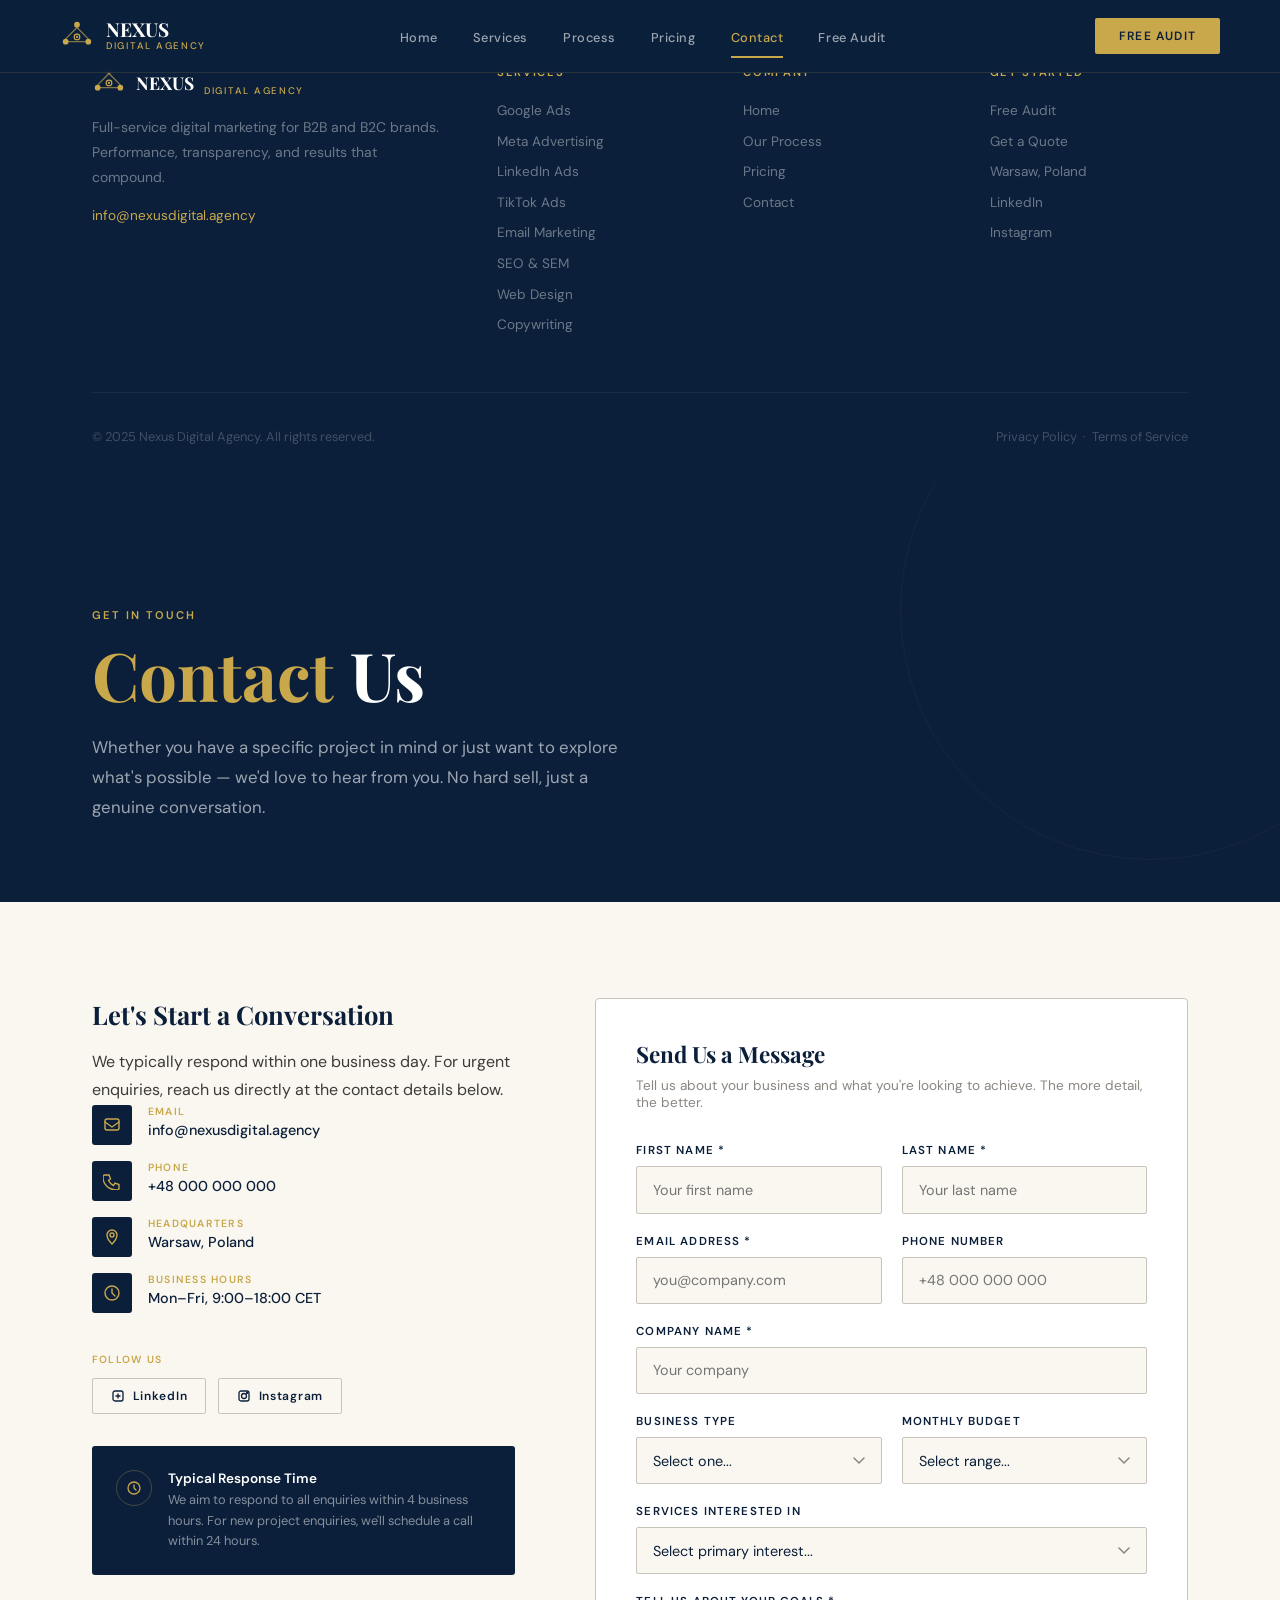
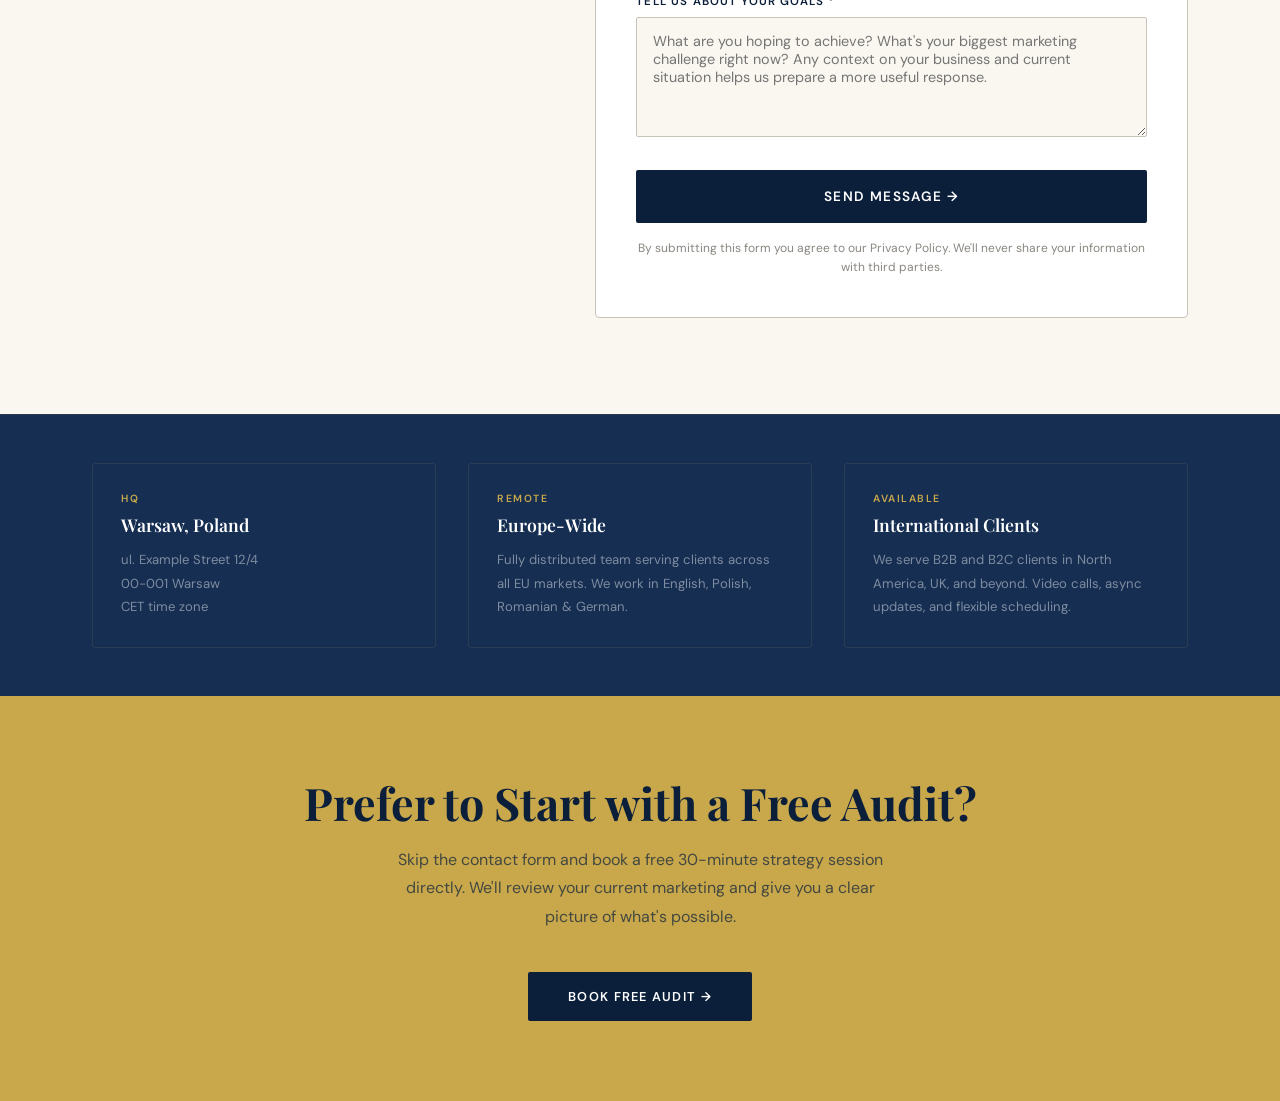
==== contact.html @ a018c835 "Add files via upload" ====
<!DOCTYPE html>
<html lang="en">
<head>
<meta charset="UTF-8"/><meta name="viewport" content="width=device-width,initial-scale=1.0"/>
<title>Contact — Nexus Digital Agency</title>
<link rel="stylesheet" href="shared.css"/>
<style>
/* ── CONTACT LAYOUT ── */
.contact-section{background:var(--cream)}
.contact-grid{display:grid;grid-template-columns:1fr 1.4fr;gap:5rem;align-items:start}

/* ── INFO SIDE ── */
.contact-info-title{font-family:var(--serif);font-size:1.6rem;font-weight:700;color:var(--navy);margin-bottom:1rem;line-height:1.3}
.contact-info p{font-size:.9rem;color:var(--gray-500);line-height:1.8;margin-bottom:2rem}
.contact-details{display:flex;flex-direction:column;gap:1rem;margin-bottom:2.5rem}
.contact-detail{display:flex;align-items:flex-start;gap:1rem}
.contact-detail-icon{width:40px;height:40px;background:var(--navy);border-radius:3px;display:flex;align-items:center;justify-content:center;flex-shrink:0}
.contact-detail-label{font-size:.65rem;font-weight:600;letter-spacing:.12em;text-transform:uppercase;color:var(--gold);margin-bottom:.2rem}
.contact-detail-value{font-size:.9rem;color:var(--navy);font-weight:500}
.contact-social{display:flex;gap:.75rem;margin-top:.5rem}
.social-btn{display:flex;align-items:center;gap:.5rem;font-size:.75rem;font-weight:600;letter-spacing:.06em;color:var(--navy);border:1px solid var(--gray-300);padding:.55rem 1.1rem;border-radius:2px;transition:all .2s}
.social-btn:hover{border-color:var(--gold);color:var(--gold)}
.response-box{background:var(--navy);border-radius:3px;padding:1.5rem;display:flex;gap:1rem;align-items:flex-start}
.response-box-icon{width:36px;height:36px;border-radius:50%;border:1px solid rgba(201,168,76,.3);display:flex;align-items:center;justify-content:center;flex-shrink:0}
.response-box h4{font-size:.85rem;font-weight:600;color:var(--white);margin-bottom:.2rem}
.response-box p{font-size:.8rem;color:rgba(255,255,255,.5);line-height:1.6;margin-bottom:0}

/* ── FORM ── */
.contact-form-wrap{background:var(--white);border:1px solid var(--gray-300);border-radius:4px;padding:2.5rem}
.form-title{font-family:var(--serif);font-size:1.4rem;font-weight:700;color:var(--navy);margin-bottom:.5rem}
.form-sub{font-size:.85rem;color:var(--gray-500);margin-bottom:2rem}
.form-row{display:grid;grid-template-columns:1fr 1fr;gap:1.25rem}
.form-group{margin-bottom:1.25rem}
.form-group label{display:block;font-size:.72rem;font-weight:600;letter-spacing:.1em;text-transform:uppercase;color:var(--navy);margin-bottom:.5rem}
.form-group input,.form-group select,.form-group textarea{width:100%;font-family:var(--sans);font-size:.9rem;color:var(--navy);background:var(--cream);border:1px solid var(--gray-300);border-radius:2px;padding:.85rem 1rem;outline:none;transition:border-color .2s;-webkit-appearance:none}
.form-group input:focus,.form-group select:focus,.form-group textarea:focus{border-color:var(--gold);background:var(--white)}
.form-group textarea{resize:vertical;min-height:120px}
.form-group select{cursor:pointer;background-image:url("data:image/svg+xml,%3Csvg xmlns='http://www.w3.org/2000/svg' width='12' height='8' viewBox='0 0 12 8'%3E%3Cpath d='M1 1l5 5 5-5' stroke='%238A8680' stroke-width='1.5' fill='none' stroke-linecap='round'/%3E%3C/svg%3E");background-repeat:no-repeat;background-position:right 1rem center}
.form-submit{width:100%;padding:1.1rem;font-family:var(--sans);font-size:.85rem;font-weight:600;letter-spacing:.1em;text-transform:uppercase;background:var(--navy);color:var(--white);border:none;border-radius:2px;cursor:pointer;transition:all .25s;margin-top:.5rem}
.form-submit:hover{background:var(--navy-light);transform:translateY(-1px)}
.form-note{font-size:.75rem;color:var(--gray-500);text-align:center;margin-top:1rem;line-height:1.6}

/* ── MAP STRIP ── */
.map-strip{background:var(--navy-mid);padding:3rem 0;border-top:1px solid rgba(201,168,76,.1)}
.offices{display:grid;grid-template-columns:repeat(3,1fr);gap:2rem}
.office-card{padding:1.75rem;border:1px solid rgba(201,168,76,.12);border-radius:3px;transition:border-color .3s}
.office-card:hover{border-color:rgba(201,168,76,.4)}
.office-city{font-size:.65rem;font-weight:600;letter-spacing:.15em;text-transform:uppercase;color:var(--gold);margin-bottom:.5rem}
.office-name{font-family:var(--serif);font-size:1.1rem;font-weight:600;color:var(--white);margin-bottom:.75rem}
.office-detail{font-size:.82rem;color:rgba(255,255,255,.45);line-height:1.8}

@media(max-width:900px){.contact-grid{grid-template-columns:1fr}.form-row{grid-template-columns:1fr}.offices{grid-template-columns:1fr}}
</style>
</head>
<body data-page="contact">
<script src="shared-nav.js"></script>

<!-- HERO -->
<section class="page-hero">
  <div class="page-hero-ring" style="width:500px;height:500px;top:-120px;right:-120px"></div>
  <div class="container">
    <span class="label fade-up">Get in Touch</span>
    <h1 class="fade-up fade-up-1"><em>Contact</em> Us</h1>
    <p class="page-hero-desc fade-up fade-up-2">Whether you have a specific project in mind or just want to explore what's possible — we'd love to hear from you. No hard sell, just a genuine conversation.</p>
  </div>
</section>

<!-- CONTACT MAIN -->
<section class="section contact-section">
  <div class="container">
    <div class="contact-grid">

      <!-- LEFT: Info -->
      <div>
        <h2 class="contact-info-title">Let's Start a Conversation</h2>
        <p>We typically respond within one business day. For urgent enquiries, reach us directly at the contact details below.</p>

        <div class="contact-details">
          <div class="contact-detail">
            <div class="contact-detail-icon"><svg width="18" height="18" viewBox="0 0 18 18" fill="none" stroke="#C9A84C" stroke-width="1.4" stroke-linecap="round"><rect x="2" y="3" width="14" height="11" rx="2"/><path d="M2 6l7 5 7-5"/></svg></div>
            <div><div class="contact-detail-label">Email</div><div class="contact-detail-value">info@nexusdigital.agency</div></div>
          </div>
          <div class="contact-detail">
            <div class="contact-detail-icon"><svg width="18" height="18" viewBox="0 0 18 18" fill="none" stroke="#C9A84C" stroke-width="1.4" stroke-linecap="round"><path d="M3 3h3l1.5 4-2 1.5a11 11 0 005 5L12 11l4 1.5V16a2 2 0 01-2 2C5.5 18 0 12.5 0 5a2 2 0 012-2h1z"/></svg></div>
            <div><div class="contact-detail-label">Phone</div><div class="contact-detail-value">+48 000 000 000</div></div>
          </div>
          <div class="contact-detail">
            <div class="contact-detail-icon"><svg width="18" height="18" viewBox="0 0 18 18" fill="none" stroke="#C9A84C" stroke-width="1.4" stroke-linecap="round"><path d="M9 2a5 5 0 015 5c0 4-5 9-5 9S4 11 4 7a5 5 0 015-5z"/><circle cx="9" cy="7" r="2"/></svg></div>
            <div><div class="contact-detail-label">Headquarters</div><div class="contact-detail-value">Warsaw, Poland</div></div>
          </div>
          <div class="contact-detail">
            <div class="contact-detail-icon"><svg width="18" height="18" viewBox="0 0 18 18" fill="none" stroke="#C9A84C" stroke-width="1.4" stroke-linecap="round"><circle cx="9" cy="9" r="7"/><path d="M9 5v4l3 3"/></svg></div>
            <div><div class="contact-detail-label">Business Hours</div><div class="contact-detail-value">Mon–Fri, 9:00–18:00 CET</div></div>
          </div>
        </div>

        <div style="margin-bottom:2rem">
          <div class="contact-detail-label" style="margin-bottom:.75rem">Follow Us</div>
          <div class="contact-social">
            <a href="#" class="social-btn"><svg width="14" height="14" viewBox="0 0 14 14" fill="none" stroke="currentColor" stroke-width="1.3" stroke-linecap="round"><rect x="2" y="2" width="10" height="10" rx="2"/><path d="M5 7H9M7 5v4"/></svg>LinkedIn</a>
            <a href="#" class="social-btn"><svg width="14" height="14" viewBox="0 0 14 14" fill="none" stroke="currentColor" stroke-width="1.3" stroke-linecap="round"><rect x="2" y="2" width="10" height="10" rx="2"/><circle cx="7" cy="7" r="2.5"/><circle cx="10.2" cy="3.8" r=".6" fill="currentColor"/></svg>Instagram</a>
          </div>
        </div>

        <div class="response-box">
          <div class="response-box-icon"><svg width="16" height="16" viewBox="0 0 16 16" fill="none" stroke="#C9A84C" stroke-width="1.3" stroke-linecap="round"><circle cx="8" cy="8" r="6"/><path d="M8 5v3l2 2"/></svg></div>
          <div>
            <h4>Typical Response Time</h4>
            <p>We aim to respond to all enquiries within 4 business hours. For new project enquiries, we'll schedule a call within 24 hours.</p>
          </div>
        </div>
      </div>

      <!-- RIGHT: Form -->
      <div class="contact-form-wrap">
        <div class="form-title">Send Us a Message</div>
        <div class="form-sub">Tell us about your business and what you're looking to achieve. The more detail, the better.</div>

        <form onsubmit="handleSubmit(event)">
          <div class="form-row">
            <div class="form-group"><label>First Name *</label><input type="text" placeholder="Your first name" required/></div>
            <div class="form-group"><label>Last Name *</label><input type="text" placeholder="Your last name" required/></div>
          </div>
          <div class="form-row">
            <div class="form-group"><label>Email Address *</label><input type="email" placeholder="you@company.com" required/></div>
            <div class="form-group"><label>Phone Number</label><input type="tel" placeholder="+48 000 000 000"/></div>
          </div>
          <div class="form-group"><label>Company Name *</label><input type="text" placeholder="Your company" required/></div>
          <div class="form-row">
            <div class="form-group">
              <label>Business Type</label>
              <select>
                <option value="">Select one...</option>
                <option>B2B</option>
                <option>B2C</option>
                <option>Both B2B &amp; B2C</option>
              </select>
            </div>
            <div class="form-group">
              <label>Monthly Budget</label>
              <select>
                <option value="">Select range...</option>
                <option>$1,500 – $3,000</option>
                <option>$3,000 – $7,000</option>
                <option>$7,000 – $15,000</option>
                <option>$15,000+</option>
              </select>
            </div>
          </div>
          <div class="form-group">
            <label>Services Interested In</label>
            <select>
              <option value="">Select primary interest...</option>
              <option>Social Media Advertising</option>
              <option>Google Ads / SEM</option>
              <option>Email Marketing</option>
              <option>SEO</option>
              <option>Web Design</option>
              <option>Copywriting</option>
              <option>Full Package</option>
            </select>
          </div>
          <div class="form-group"><label>Tell Us About Your Goals *</label><textarea placeholder="What are you hoping to achieve? What's your biggest marketing challenge right now? Any context on your business and current situation helps us prepare a more useful response." required></textarea></div>
          <button type="submit" class="form-submit">Send Message →</button>
          <div class="form-note">By submitting this form you agree to our Privacy Policy. We'll never share your information with third parties.</div>
        </form>
      </div>

    </div>
  </div>
</section>

<!-- OFFICES -->
<div class="map-strip">
  <div class="container">
    <div class="offices">
      <div class="office-card">
        <div class="office-city">HQ</div>
        <div class="office-name">Warsaw, Poland</div>
        <div class="office-detail">ul. Example Street 12/4<br/>00-001 Warsaw<br/>CET time zone</div>
      </div>
      <div class="office-card">
        <div class="office-city">Remote</div>
        <div class="office-name">Europe-Wide</div>
        <div class="office-detail">Fully distributed team serving clients across all EU markets. We work in English, Polish, Romanian &amp; German.</div>
      </div>
      <div class="office-card">
        <div class="office-city">Available</div>
        <div class="office-name">International Clients</div>
        <div class="office-detail">We serve B2B and B2C clients in North America, UK, and beyond. Video calls, async updates, and flexible scheduling.</div>
      </div>
    </div>
  </div>
</div>

<!-- CTA -->
<section class="cta-band">
  <div class="container">
    <h2>Prefer to Start with a Free Audit?</h2>
    <p>Skip the contact form and book a free 30-minute strategy session directly. We'll review your current marketing and give you a clear picture of what's possible.</p>
    <a href="free-audit.html" class="btn btn-navy">Book Free Audit →</a>
  </div>
</section>

<script>
function handleSubmit(e){
  e.preventDefault();
  const btn = e.target.querySelector('.form-submit');
  btn.textContent = 'Message Sent ✓';
  btn.style.background = '#1E3F6F';
  btn.disabled = true;
}
</script>
</body>
</html>
---- shared.css ----
/* ════════════════════════════════════════
   NEXUS DIGITAL AGENCY — SHARED STYLES
   Navy #0B1F3A · Gold #C9A84C
   Playfair Display + DM Sans
════════════════════════════════════════ */
@import url('https://fonts.googleapis.com/css2?family=Playfair+Display:ital,wght@0,400;0,600;0,700;0,900;1,400&family=DM+Sans:wght@300;400;500;600&display=swap');

:root {
  --navy:       #0B1F3A;
  --navy-mid:   #152E52;
  --navy-light: #1E3F6F;
  --gold:       #C9A84C;
  --gold-light: #E8C96B;
  --gold-pale:  #F5E6B8;
  --cream:      #FAF7F0;
  --white:      #FFFFFF;
  --gray-100:   #F4F2EE;
  --gray-300:   #C8C4BB;
  --gray-500:   #8A8680;
  --gray-700:   #3D3B37;
  --serif: 'Playfair Display', Georgia, serif;
  --sans:  'DM Sans', system-ui, sans-serif;
  --ease:  cubic-bezier(0.25,0.46,0.45,0.94);
}
*,*::before,*::after{box-sizing:border-box;margin:0;padding:0}
html{scroll-behavior:smooth}
body{font-family:var(--sans);background:var(--cream);color:var(--navy);overflow-x:hidden}
h1,h2,h3{font-family:var(--serif)}
h1{font-size:clamp(2.4rem,6vw,4.2rem);font-weight:700;line-height:1.1}
h2{font-size:clamp(1.8rem,4vw,2.8rem);font-weight:700;line-height:1.2}
h3{font-size:clamp(1rem,2vw,1.3rem);font-weight:600;line-height:1.4}
p{font-size:1rem;line-height:1.8;color:var(--gray-700)}
a{text-decoration:none;color:inherit}
.label{font-size:.7rem;font-weight:600;letter-spacing:.18em;text-transform:uppercase;color:var(--gold)}
.container{max-width:1160px;margin:0 auto;padding:0 2rem}
.section{padding:6rem 0}
.section-header{margin-bottom:4rem}
.section-header .label{margin-bottom:1rem;display:block}
.section-header h2{margin-bottom:1rem}
.section-header p{max-width:560px}

/* ── BUTTONS ── */
.btn{display:inline-block;font-family:var(--sans);font-size:.8rem;font-weight:600;letter-spacing:.1em;text-transform:uppercase;padding:1rem 2.5rem;border-radius:2px;cursor:pointer;transition:all .25s var(--ease);border:none;outline:none}
.btn-gold{background:var(--gold);color:var(--navy)}.btn-gold:hover{background:var(--gold-light);transform:translateY(-2px)}
.btn-outline{background:transparent;color:rgba(255,255,255,.9);border:1px solid rgba(255,255,255,.35)}.btn-outline:hover{border-color:var(--gold);color:var(--gold);transform:translateY(-2px)}
.btn-navy{background:var(--navy);color:var(--white)}.btn-navy:hover{background:var(--navy-light);transform:translateY(-2px)}
.btn-outline-navy{background:transparent;color:var(--navy);border:1px solid var(--navy)}.btn-outline-navy:hover{background:var(--navy);color:var(--white);transform:translateY(-2px)}

/* ── NAVBAR ── */
.navbar{position:fixed;top:0;left:0;right:0;z-index:200;background:rgba(11,31,58,.97);backdrop-filter:blur(12px);border-bottom:1px solid rgba(201,168,76,.15);padding:0 2rem}
.navbar-inner{max-width:1160px;margin:0 auto;height:72px;display:flex;align-items:center;justify-content:space-between}
.navbar-logo{display:flex;align-items:center;gap:12px}
.navbar-logo-text .name{font-family:var(--serif);font-size:1.2rem;font-weight:700;color:var(--white);line-height:1}
.navbar-logo-text .tagline{font-size:.6rem;font-weight:500;letter-spacing:.18em;text-transform:uppercase;color:var(--gold)}
.navbar-nav{display:flex;align-items:center;gap:0;list-style:none}
.navbar-nav a{font-size:.8rem;font-weight:500;letter-spacing:.04em;color:rgba(255,255,255,.6);padding:.5rem 1.1rem;transition:color .2s;position:relative}
.navbar-nav a:hover{color:var(--gold)}
.navbar-nav a.active{color:var(--gold)}
.navbar-nav a.active::after{content:'';position:absolute;bottom:-4px;left:1.1rem;right:1.1rem;height:2px;background:var(--gold)}
.navbar-cta{font-size:.75rem;font-weight:600;letter-spacing:.1em;text-transform:uppercase;background:var(--gold);color:var(--navy);padding:.65rem 1.5rem;border-radius:2px;transition:all .2s;margin-left:1rem}
.navbar-cta:hover{background:var(--gold-light);transform:translateY(-1px)}
.hamburger{display:none;flex-direction:column;gap:5px;cursor:pointer;padding:.5rem}
.hamburger span{width:22px;height:1.5px;background:var(--white);transition:all .3s}
@media(max-width:768px){
  .navbar-nav{display:none;position:absolute;top:72px;left:0;right:0;background:var(--navy);padding:1rem 2rem 1.5rem;flex-direction:column;align-items:flex-start;gap:0;border-top:1px solid rgba(201,168,76,.15)}
  .navbar-nav.open{display:flex}
  .navbar-nav a{padding:.75rem 0;width:100%}
  .hamburger{display:flex}
  .navbar-cta{display:none}
}

/* ── PAGE HERO (interior pages) ── */
.page-hero{background:var(--navy);padding:8rem 0 5rem;position:relative;overflow:hidden}
.page-hero-geo{position:absolute;top:0;right:0;bottom:0;width:50%;pointer-events:none}
.page-hero-ring{position:absolute;border-radius:50%;border:1px solid rgba(201,168,76,.06)}
.page-hero .label{margin-bottom:1rem;display:block}
.page-hero h1{color:var(--white);margin-bottom:1.25rem}
.page-hero h1 em{font-style:normal;color:var(--gold)}
.page-hero-desc{font-size:1.05rem;color:rgba(255,255,255,.6);max-width:540px;line-height:1.8}

/* ── FOOTER ── */
footer{background:var(--navy);padding:4rem 0 2rem;border-top:1px solid rgba(201,168,76,.15)}
.footer-grid{display:grid;grid-template-columns:1.8fr 1fr 1fr 1fr;gap:3rem;margin-bottom:3rem}
.footer-brand p{font-size:.875rem;color:rgba(255,255,255,.4);line-height:1.8;margin-top:1rem}
.footer-col h4{font-size:.7rem;font-weight:600;letter-spacing:.15em;text-transform:uppercase;color:var(--gold);margin-bottom:1.25rem}
.footer-links{list-style:none}
.footer-links li{margin-bottom:.6rem}
.footer-links a{font-size:.85rem;color:rgba(255,255,255,.4);transition:color .2s}
.footer-links a:hover{color:var(--gold)}
.footer-bottom{padding-top:2rem;border-top:1px solid rgba(255,255,255,.06);display:flex;justify-content:space-between;align-items:center;flex-wrap:wrap;gap:1rem}
.footer-bottom p{font-size:.8rem;color:rgba(255,255,255,.22)}
@media(max-width:900px){.footer-grid{grid-template-columns:1fr 1fr}}
@media(max-width:560px){.footer-grid{grid-template-columns:1fr}}

/* ── CTA BAND ── */
.cta-band{background:var(--gold);padding:5rem 0;text-align:center}
.cta-band h2{color:var(--navy);margin-bottom:1rem}
.cta-band p{color:rgba(11,31,58,.7);max-width:520px;margin:0 auto 2.5rem;font-size:1rem}

/* ── FADE IN ANIMATION ── */
@keyframes fadeUp{from{opacity:0;transform:translateY(24px)}to{opacity:1;transform:none}}
.fade-up{animation:fadeUp .7s var(--ease) both}
.fade-up-1{animation-delay:.1s}
.fade-up-2{animation-delay:.2s}
.fade-up-3{animation-delay:.3s}
.fade-up-4{animation-delay:.4s}
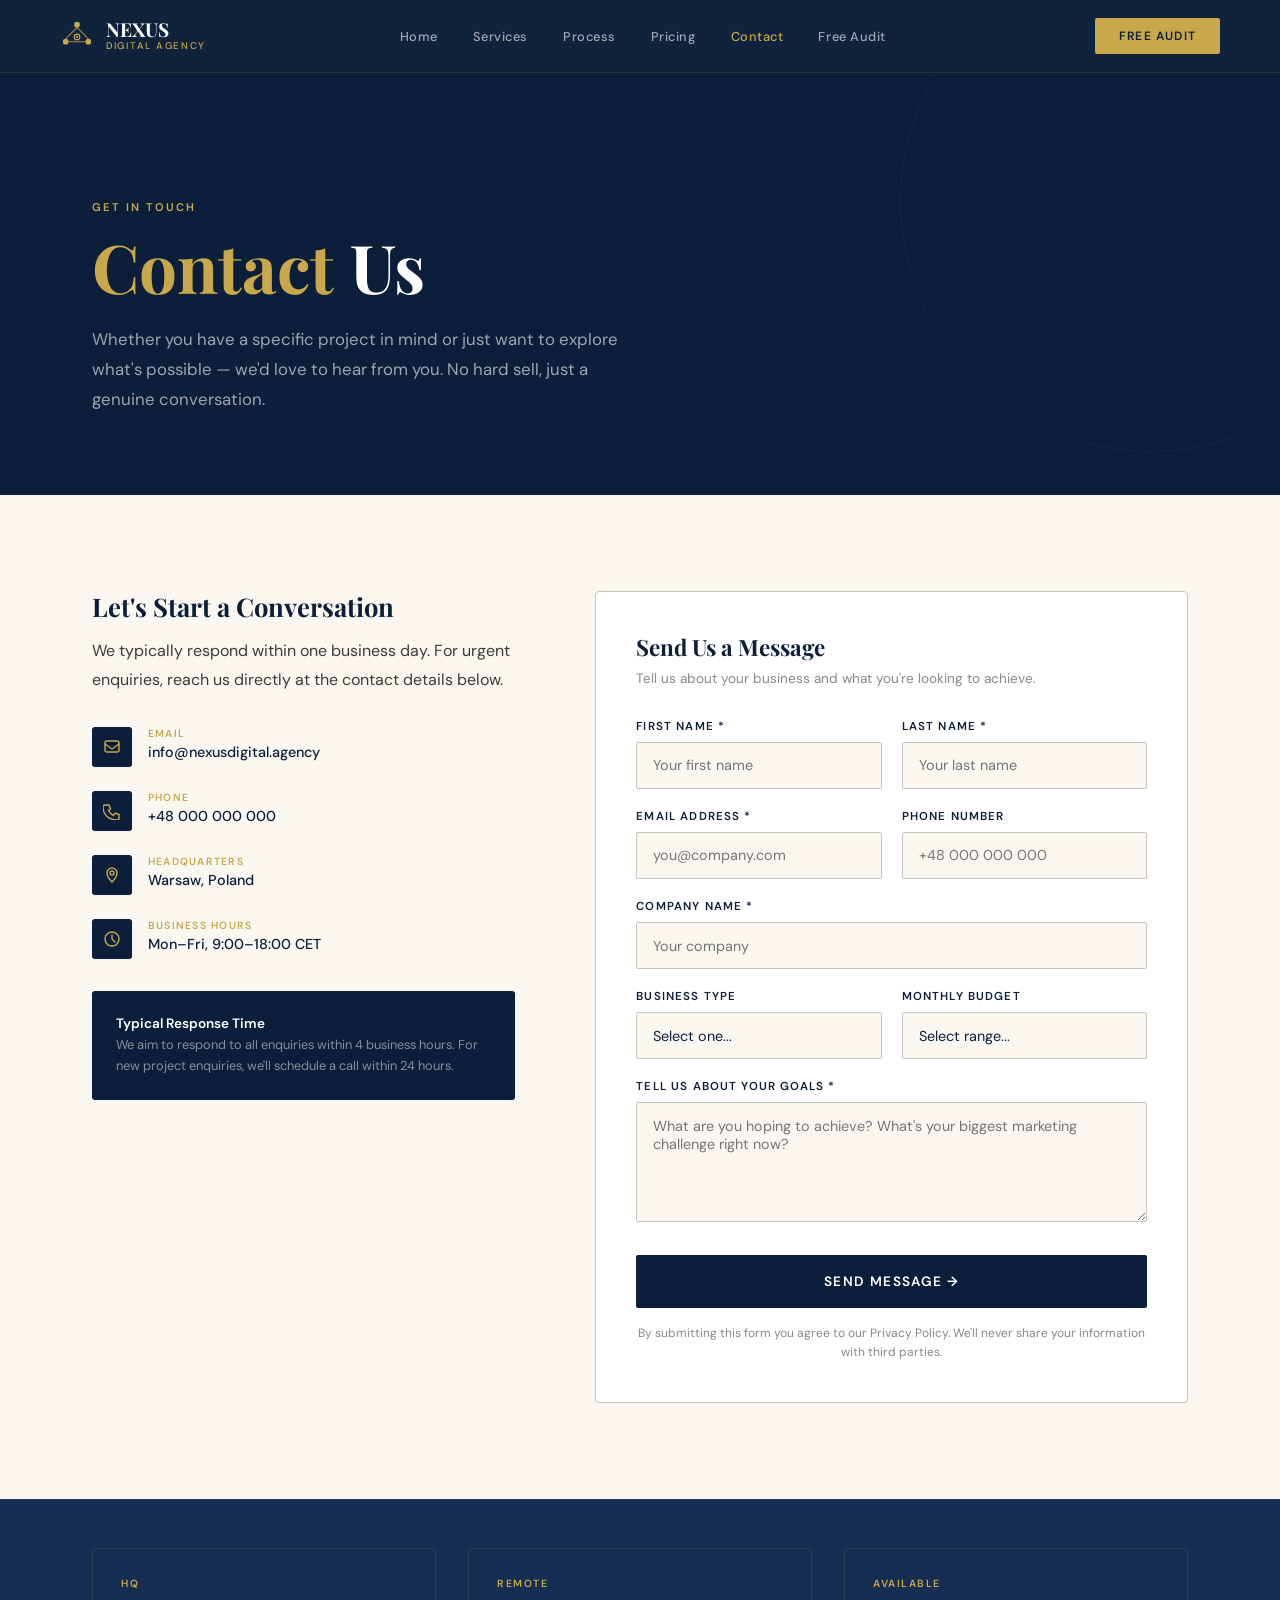
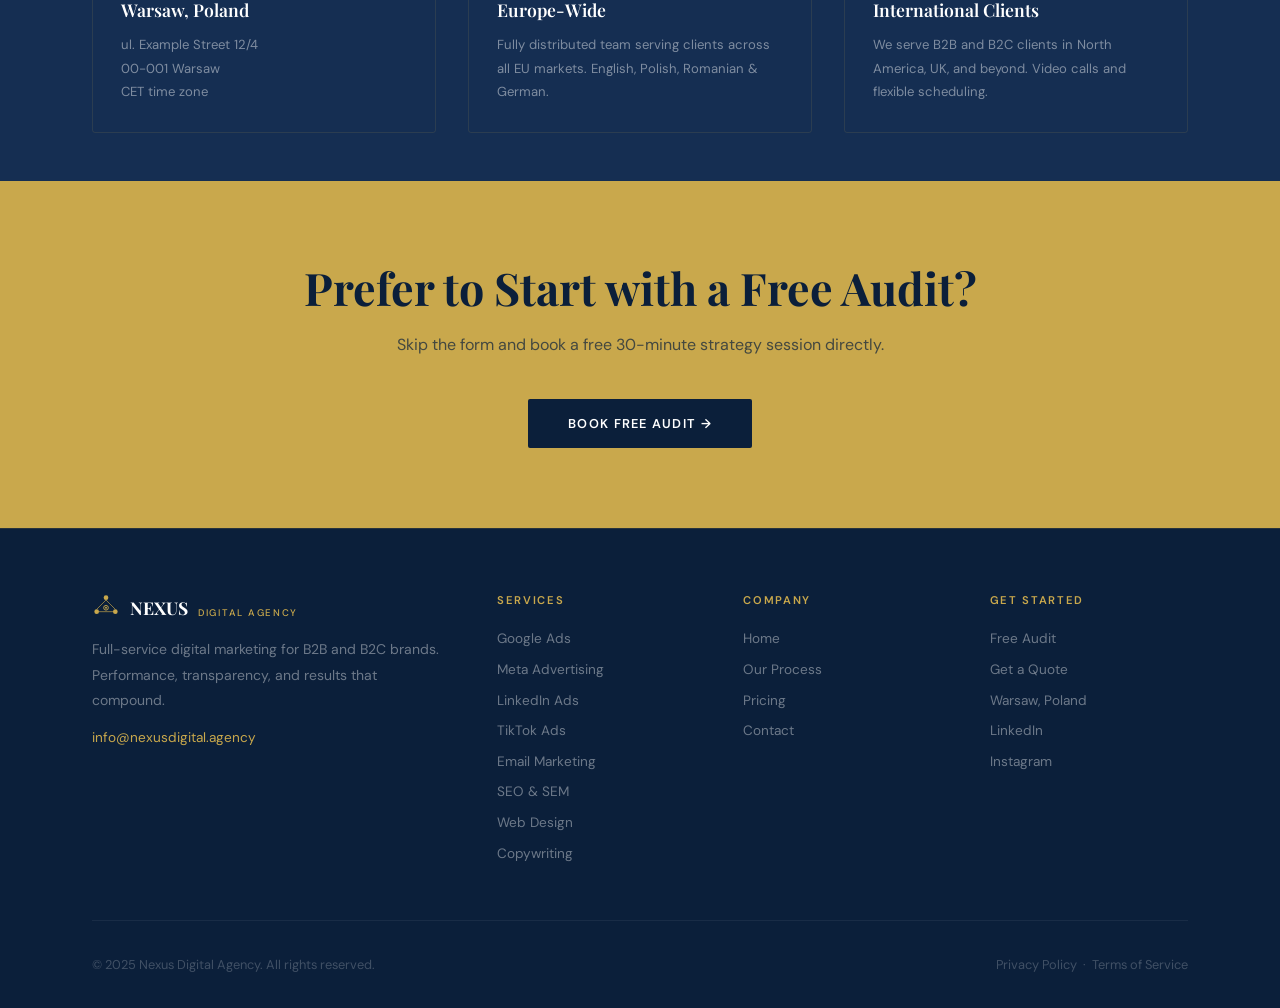
==== commit 63d88b11: "Add files via upload" ====
--- a/contact.html
+++ b/contact.html
@@ -1,215 +1,197 @@
 <!DOCTYPE html>
 <html lang="en">
 <head>
-<meta charset="UTF-8"/><meta name="viewport" content="width=device-width,initial-scale=1.0"/>
+<meta charset="UTF-8"/>
+<meta name="viewport" content="width=device-width,initial-scale=1.0"/>
 <title>Contact — Nexus Digital Agency</title>
-<link rel="stylesheet" href="shared.css"/>
+<link rel="preconnect" href="https://fonts.googleapis.com"/>
+<link rel="preconnect" href="https://fonts.gstatic.com" crossorigin/>
+<link href="https://fonts.googleapis.com/css2?family=Playfair+Display:ital,wght@0,400;0,600;0,700;0,900;1,400&family=DM+Sans:wght@300;400;500;600&display=swap" rel="stylesheet"/>
 <style>
-/* ── CONTACT LAYOUT ── */
-.contact-section{background:var(--cream)}
+
+:root{--navy:#0B1F3A;--navy-mid:#152E52;--navy-light:#1E3F6F;--gold:#C9A84C;--gold-light:#E8C96B;--gold-pale:#F5E6B8;--cream:#FAF7F0;--white:#FFFFFF;--gray-100:#F4F2EE;--gray-300:#C8C4BB;--gray-500:#8A8680;--gray-700:#3D3B37;--serif:'Playfair Display',Georgia,serif;--sans:'DM Sans',system-ui,sans-serif;--ease:cubic-bezier(.25,.46,.45,.94)}
+*,*::before,*::after{box-sizing:border-box;margin:0;padding:0}
+html{scroll-behavior:smooth}
+body{font-family:var(--sans);background:var(--cream);color:var(--navy);overflow-x:hidden}
+h1,h2,h3{font-family:var(--serif)}
+h1{font-size:clamp(2.4rem,6vw,4.2rem);font-weight:700;line-height:1.1}
+h2{font-size:clamp(1.8rem,4vw,2.8rem);font-weight:700;line-height:1.2}
+h3{font-size:clamp(1rem,2vw,1.3rem);font-weight:600;line-height:1.4}
+p{font-size:1rem;line-height:1.8;color:var(--gray-700)}
+a{text-decoration:none;color:inherit}
+.label{font-size:.7rem;font-weight:600;letter-spacing:.18em;text-transform:uppercase;color:var(--gold)}
+.container{max-width:1160px;margin:0 auto;padding:0 2rem}
+.section{padding:6rem 0}
+.section-header{margin-bottom:4rem}
+.section-header .label{margin-bottom:1rem;display:block}
+.section-header h2{margin-bottom:1rem}
+.section-header p{max-width:560px}
+/* BUTTONS */
+.btn{display:inline-block;font-family:var(--sans);font-size:.8rem;font-weight:600;letter-spacing:.1em;text-transform:uppercase;padding:1rem 2.5rem;border-radius:2px;cursor:pointer;transition:all .25s;border:none;outline:none}
+.btn-gold{background:var(--gold);color:var(--navy)}.btn-gold:hover{background:var(--gold-light);transform:translateY(-2px)}
+.btn-outline{background:transparent;color:rgba(255,255,255,.9);border:1px solid rgba(255,255,255,.35)}.btn-outline:hover{border-color:var(--gold);color:var(--gold);transform:translateY(-2px)}
+.btn-navy{background:var(--navy);color:var(--white)}.btn-navy:hover{background:var(--navy-light);transform:translateY(-2px)}
+/* NAVBAR */
+.navbar{position:fixed;top:0;left:0;right:0;z-index:999;background:rgba(11,31,58,.98);border-bottom:1px solid rgba(201,168,76,.15);padding:0 2rem}
+.navbar-inner{max-width:1160px;margin:0 auto;height:72px;display:flex;align-items:center;justify-content:space-between}
+.navbar-logo{display:flex;align-items:center;gap:12px}
+.navbar-logo-text .name{font-family:var(--serif);font-size:1.2rem;font-weight:700;color:var(--white);line-height:1}
+.navbar-logo-text .tagline{font-size:.6rem;font-weight:500;letter-spacing:.18em;text-transform:uppercase;color:var(--gold)}
+.navbar-nav{display:flex;align-items:center;list-style:none;gap:0}
+.navbar-nav a{font-size:.8rem;font-weight:500;letter-spacing:.04em;color:rgba(255,255,255,.6);padding:.5rem 1.1rem;transition:color .2s;display:block}
+.navbar-nav a:hover,.navbar-nav a.active{color:var(--gold)}
+.navbar-cta{font-size:.75rem;font-weight:600;letter-spacing:.1em;text-transform:uppercase;background:var(--gold);color:var(--navy);padding:.65rem 1.5rem;border-radius:2px;transition:all .2s;margin-left:1rem;white-space:nowrap}
+.navbar-cta:hover{background:var(--gold-light)}
+.hamburger{display:none;flex-direction:column;gap:5px;cursor:pointer;padding:.5rem;background:none;border:none}
+.hamburger span{display:block;width:22px;height:2px;background:var(--white)}
+@media(max-width:768px){
+  .hamburger{display:flex}
+  .navbar-cta{display:none}
+  .navbar-nav{display:none;position:absolute;top:72px;left:0;right:0;background:var(--navy);padding:1rem 2rem 1.5rem;flex-direction:column;align-items:flex-start;border-top:1px solid rgba(201,168,76,.15)}
+  .navbar-nav.open{display:flex}
+  .navbar-nav a{padding:.75rem 0;width:100%;border-bottom:1px solid rgba(255,255,255,.05)}
+}
+/* PAGE HERO */
+.page-hero{background:var(--navy);padding:8rem 0 5rem;position:relative;overflow:hidden;margin-top:72px}
+.page-hero-ring{position:absolute;border-radius:50%;border:1px solid rgba(201,168,76,.06)}
+.page-hero .label{margin-bottom:1rem;display:block}
+.page-hero h1{color:var(--white);margin-bottom:1.25rem}
+.page-hero h1 em{font-style:normal;color:var(--gold)}
+.page-hero-desc{font-size:1.05rem;color:rgba(255,255,255,.6);max-width:540px;line-height:1.8}
+/* FOOTER */
+footer{background:var(--navy);padding:4rem 0 2rem;border-top:1px solid rgba(201,168,76,.15)}
+.footer-grid{display:grid;grid-template-columns:1.8fr 1fr 1fr 1fr;gap:3rem;margin-bottom:3rem}
+.footer-brand p{font-size:.875rem;color:rgba(255,255,255,.4);line-height:1.8;margin-top:1rem}
+.footer-col h4{font-size:.7rem;font-weight:600;letter-spacing:.15em;text-transform:uppercase;color:var(--gold);margin-bottom:1.25rem}
+.footer-links{list-style:none}
+.footer-links li{margin-bottom:.6rem}
+.footer-links a{font-size:.85rem;color:rgba(255,255,255,.4);transition:color .2s}
+.footer-links a:hover{color:var(--gold)}
+.footer-bottom{padding-top:2rem;border-top:1px solid rgba(255,255,255,.06);display:flex;justify-content:space-between;align-items:center;flex-wrap:wrap;gap:1rem}
+.footer-bottom p{font-size:.8rem;color:rgba(255,255,255,.22)}
+@media(max-width:900px){.footer-grid{grid-template-columns:1fr 1fr}}
+@media(max-width:560px){.footer-grid{grid-template-columns:1fr}}
+/* CTA BAND */
+.cta-band{background:var(--gold);padding:5rem 0;text-align:center}
+.cta-band h2{color:var(--navy);margin-bottom:1rem}
+.cta-band p{color:rgba(11,31,58,.7);max-width:520px;margin:0 auto 2.5rem;font-size:1rem}
+
+
 .contact-grid{display:grid;grid-template-columns:1fr 1.4fr;gap:5rem;align-items:start}
-
-/* ── INFO SIDE ── */
-.contact-info-title{font-family:var(--serif);font-size:1.6rem;font-weight:700;color:var(--navy);margin-bottom:1rem;line-height:1.3}
-.contact-info p{font-size:.9rem;color:var(--gray-500);line-height:1.8;margin-bottom:2rem}
-.contact-details{display:flex;flex-direction:column;gap:1rem;margin-bottom:2.5rem}
-.contact-detail{display:flex;align-items:flex-start;gap:1rem}
+.contact-detail{display:flex;align-items:flex-start;gap:1rem;margin-bottom:1.5rem}
 .contact-detail-icon{width:40px;height:40px;background:var(--navy);border-radius:3px;display:flex;align-items:center;justify-content:center;flex-shrink:0}
 .contact-detail-label{font-size:.65rem;font-weight:600;letter-spacing:.12em;text-transform:uppercase;color:var(--gold);margin-bottom:.2rem}
 .contact-detail-value{font-size:.9rem;color:var(--navy);font-weight:500}
-.contact-social{display:flex;gap:.75rem;margin-top:.5rem}
-.social-btn{display:flex;align-items:center;gap:.5rem;font-size:.75rem;font-weight:600;letter-spacing:.06em;color:var(--navy);border:1px solid var(--gray-300);padding:.55rem 1.1rem;border-radius:2px;transition:all .2s}
-.social-btn:hover{border-color:var(--gold);color:var(--gold)}
-.response-box{background:var(--navy);border-radius:3px;padding:1.5rem;display:flex;gap:1rem;align-items:flex-start}
-.response-box-icon{width:36px;height:36px;border-radius:50%;border:1px solid rgba(201,168,76,.3);display:flex;align-items:center;justify-content:center;flex-shrink:0}
+.response-box{background:var(--navy);border-radius:3px;padding:1.5rem;display:flex;gap:1rem;align-items:flex-start;margin-top:2rem}
 .response-box h4{font-size:.85rem;font-weight:600;color:var(--white);margin-bottom:.2rem}
-.response-box p{font-size:.8rem;color:rgba(255,255,255,.5);line-height:1.6;margin-bottom:0}
-
-/* ── FORM ── */
+.response-box p{font-size:.8rem;color:rgba(255,255,255,.5);line-height:1.6;margin:0}
 .contact-form-wrap{background:var(--white);border:1px solid var(--gray-300);border-radius:4px;padding:2.5rem}
 .form-title{font-family:var(--serif);font-size:1.4rem;font-weight:700;color:var(--navy);margin-bottom:.5rem}
 .form-sub{font-size:.85rem;color:var(--gray-500);margin-bottom:2rem}
 .form-row{display:grid;grid-template-columns:1fr 1fr;gap:1.25rem}
 .form-group{margin-bottom:1.25rem}
 .form-group label{display:block;font-size:.72rem;font-weight:600;letter-spacing:.1em;text-transform:uppercase;color:var(--navy);margin-bottom:.5rem}
-.form-group input,.form-group select,.form-group textarea{width:100%;font-family:var(--sans);font-size:.9rem;color:var(--navy);background:var(--cream);border:1px solid var(--gray-300);border-radius:2px;padding:.85rem 1rem;outline:none;transition:border-color .2s;-webkit-appearance:none}
+.form-group input,.form-group select,.form-group textarea{width:100%;font-family:var(--sans);font-size:.9rem;color:var(--navy);background:var(--cream);border:1px solid var(--gray-300);border-radius:2px;padding:.85rem 1rem;outline:none;transition:border-color .2s;-webkit-appearance:none;appearance:none}
 .form-group input:focus,.form-group select:focus,.form-group textarea:focus{border-color:var(--gold);background:var(--white)}
 .form-group textarea{resize:vertical;min-height:120px}
-.form-group select{cursor:pointer;background-image:url("data:image/svg+xml,%3Csvg xmlns='http://www.w3.org/2000/svg' width='12' height='8' viewBox='0 0 12 8'%3E%3Cpath d='M1 1l5 5 5-5' stroke='%238A8680' stroke-width='1.5' fill='none' stroke-linecap='round'/%3E%3C/svg%3E");background-repeat:no-repeat;background-position:right 1rem center}
 .form-submit{width:100%;padding:1.1rem;font-family:var(--sans);font-size:.85rem;font-weight:600;letter-spacing:.1em;text-transform:uppercase;background:var(--navy);color:var(--white);border:none;border-radius:2px;cursor:pointer;transition:all .25s;margin-top:.5rem}
-.form-submit:hover{background:var(--navy-light);transform:translateY(-1px)}
+.form-submit:hover{background:var(--navy-light)}
 .form-note{font-size:.75rem;color:var(--gray-500);text-align:center;margin-top:1rem;line-height:1.6}
-
-/* ── MAP STRIP ── */
-.map-strip{background:var(--navy-mid);padding:3rem 0;border-top:1px solid rgba(201,168,76,.1)}
 .offices{display:grid;grid-template-columns:repeat(3,1fr);gap:2rem}
-.office-card{padding:1.75rem;border:1px solid rgba(201,168,76,.12);border-radius:3px;transition:border-color .3s}
-.office-card:hover{border-color:rgba(201,168,76,.4)}
+.office-card{padding:1.75rem;border:1px solid rgba(201,168,76,.12);border-radius:3px}
 .office-city{font-size:.65rem;font-weight:600;letter-spacing:.15em;text-transform:uppercase;color:var(--gold);margin-bottom:.5rem}
 .office-name{font-family:var(--serif);font-size:1.1rem;font-weight:600;color:var(--white);margin-bottom:.75rem}
 .office-detail{font-size:.82rem;color:rgba(255,255,255,.45);line-height:1.8}
+@media(max-width:900px){.contact-grid{grid-template-columns:1fr}.form-row{grid-template-columns:1fr}.offices{grid-template-columns:1fr}}
 
-@media(max-width:900px){.contact-grid{grid-template-columns:1fr}.form-row{grid-template-columns:1fr}.offices{grid-template-columns:1fr}}
 </style>
 </head>
-<body data-page="contact">
-<script src="shared-nav.js"></script>
+<body>
+<nav class="navbar" id="site-nav">
+  <div class="navbar-inner">
+    <a href="index.html" class="navbar-logo"><svg width="34" height="34" viewBox="0 0 36 36" fill="none"><circle cx="18" cy="6" r="3" fill="#C9A84C"/><circle cx="30" cy="24" r="3" fill="#C9A84C"/><circle cx="6" cy="24" r="3" fill="#C9A84C"/><line x1="18" y1="9" x2="6" y2="21" stroke="#C9A84C" stroke-width="1.2" opacity="0.7"/><line x1="18" y1="9" x2="30" y2="21" stroke="#C9A84C" stroke-width="1.2" opacity="0.7"/><line x1="6" y1="24" x2="30" y2="24" stroke="#C9A84C" stroke-width="1.2" opacity="0.7"/><circle cx="18" cy="19" r="3" fill="none" stroke="#C9A84C" stroke-width="1.2"/><circle cx="18" cy="19" r="1.2" fill="#C9A84C"/></svg><div class="navbar-logo-text"><div class="name">NEXUS</div><div class="tagline">Digital Agency</div></div></a>
+    <ul class="navbar-nav" id="navMenu"><li><a href="index.html">Home</a></li><li><a href="services.html">Services</a></li><li><a href="process.html">Process</a></li><li><a href="pricing.html">Pricing</a></li><li><a href="contact.html" class="active">Contact</a></li><li><a href="free-audit.html">Free Audit</a></li></ul>
+    <a href="free-audit.html" class="navbar-cta">Free Audit</a>
+    <button class="hamburger" onclick="document.getElementById('navMenu').classList.toggle('open')" aria-label="Menu"><span></span><span></span><span></span></button>
+  </div>
+</nav>
+<main>
 
-<!-- HERO -->
 <section class="page-hero">
   <div class="page-hero-ring" style="width:500px;height:500px;top:-120px;right:-120px"></div>
   <div class="container">
-    <span class="label fade-up">Get in Touch</span>
-    <h1 class="fade-up fade-up-1"><em>Contact</em> Us</h1>
-    <p class="page-hero-desc fade-up fade-up-2">Whether you have a specific project in mind or just want to explore what's possible — we'd love to hear from you. No hard sell, just a genuine conversation.</p>
+    <span class="label">Get in Touch</span>
+    <h1><em>Contact</em> Us</h1>
+    <p class="page-hero-desc">Whether you have a specific project in mind or just want to explore what's possible — we'd love to hear from you. No hard sell, just a genuine conversation.</p>
   </div>
 </section>
 
-<!-- CONTACT MAIN -->
-<section class="section contact-section">
+<section class="section" style="background:var(--cream)">
   <div class="container">
     <div class="contact-grid">
-
-      <!-- LEFT: Info -->
       <div>
-        <h2 class="contact-info-title">Let's Start a Conversation</h2>
-        <p>We typically respond within one business day. For urgent enquiries, reach us directly at the contact details below.</p>
-
-        <div class="contact-details">
-          <div class="contact-detail">
-            <div class="contact-detail-icon"><svg width="18" height="18" viewBox="0 0 18 18" fill="none" stroke="#C9A84C" stroke-width="1.4" stroke-linecap="round"><rect x="2" y="3" width="14" height="11" rx="2"/><path d="M2 6l7 5 7-5"/></svg></div>
-            <div><div class="contact-detail-label">Email</div><div class="contact-detail-value">info@nexusdigital.agency</div></div>
-          </div>
-          <div class="contact-detail">
-            <div class="contact-detail-icon"><svg width="18" height="18" viewBox="0 0 18 18" fill="none" stroke="#C9A84C" stroke-width="1.4" stroke-linecap="round"><path d="M3 3h3l1.5 4-2 1.5a11 11 0 005 5L12 11l4 1.5V16a2 2 0 01-2 2C5.5 18 0 12.5 0 5a2 2 0 012-2h1z"/></svg></div>
-            <div><div class="contact-detail-label">Phone</div><div class="contact-detail-value">+48 000 000 000</div></div>
-          </div>
-          <div class="contact-detail">
-            <div class="contact-detail-icon"><svg width="18" height="18" viewBox="0 0 18 18" fill="none" stroke="#C9A84C" stroke-width="1.4" stroke-linecap="round"><path d="M9 2a5 5 0 015 5c0 4-5 9-5 9S4 11 4 7a5 5 0 015-5z"/><circle cx="9" cy="7" r="2"/></svg></div>
-            <div><div class="contact-detail-label">Headquarters</div><div class="contact-detail-value">Warsaw, Poland</div></div>
-          </div>
-          <div class="contact-detail">
-            <div class="contact-detail-icon"><svg width="18" height="18" viewBox="0 0 18 18" fill="none" stroke="#C9A84C" stroke-width="1.4" stroke-linecap="round"><circle cx="9" cy="9" r="7"/><path d="M9 5v4l3 3"/></svg></div>
-            <div><div class="contact-detail-label">Business Hours</div><div class="contact-detail-value">Mon–Fri, 9:00–18:00 CET</div></div>
-          </div>
-        </div>
-
-        <div style="margin-bottom:2rem">
-          <div class="contact-detail-label" style="margin-bottom:.75rem">Follow Us</div>
-          <div class="contact-social">
-            <a href="#" class="social-btn"><svg width="14" height="14" viewBox="0 0 14 14" fill="none" stroke="currentColor" stroke-width="1.3" stroke-linecap="round"><rect x="2" y="2" width="10" height="10" rx="2"/><path d="M5 7H9M7 5v4"/></svg>LinkedIn</a>
-            <a href="#" class="social-btn"><svg width="14" height="14" viewBox="0 0 14 14" fill="none" stroke="currentColor" stroke-width="1.3" stroke-linecap="round"><rect x="2" y="2" width="10" height="10" rx="2"/><circle cx="7" cy="7" r="2.5"/><circle cx="10.2" cy="3.8" r=".6" fill="currentColor"/></svg>Instagram</a>
-          </div>
-        </div>
-
-        <div class="response-box">
-          <div class="response-box-icon"><svg width="16" height="16" viewBox="0 0 16 16" fill="none" stroke="#C9A84C" stroke-width="1.3" stroke-linecap="round"><circle cx="8" cy="8" r="6"/><path d="M8 5v3l2 2"/></svg></div>
-          <div>
-            <h4>Typical Response Time</h4>
-            <p>We aim to respond to all enquiries within 4 business hours. For new project enquiries, we'll schedule a call within 24 hours.</p>
-          </div>
-        </div>
+        <h2 style="font-size:1.6rem;margin-bottom:1rem">Let's Start a Conversation</h2>
+        <p style="margin-bottom:2rem">We typically respond within one business day. For urgent enquiries, reach us directly at the contact details below.</p>
+        <div class="contact-detail"><div class="contact-detail-icon"><svg width="18" height="18" viewBox="0 0 18 18" fill="none" stroke="#C9A84C" stroke-width="1.4" stroke-linecap="round"><rect x="2" y="3" width="14" height="11" rx="2"/><path d="M2 6l7 5 7-5"/></svg></div><div><div class="contact-detail-label">Email</div><div class="contact-detail-value">info@nexusdigital.agency</div></div></div>
+        <div class="contact-detail"><div class="contact-detail-icon"><svg width="18" height="18" viewBox="0 0 18 18" fill="none" stroke="#C9A84C" stroke-width="1.4" stroke-linecap="round"><path d="M3 3h3l1.5 4-2 1.5a11 11 0 005 5L12 11l4 1.5V16a2 2 0 01-2 2C5.5 18 0 12.5 0 5a2 2 0 012-2h1z"/></svg></div><div><div class="contact-detail-label">Phone</div><div class="contact-detail-value">+48 000 000 000</div></div></div>
+        <div class="contact-detail"><div class="contact-detail-icon"><svg width="18" height="18" viewBox="0 0 18 18" fill="none" stroke="#C9A84C" stroke-width="1.4" stroke-linecap="round"><path d="M9 2a5 5 0 015 5c0 4-5 9-5 9S4 11 4 7a5 5 0 015-5z"/><circle cx="9" cy="7" r="2"/></svg></div><div><div class="contact-detail-label">Headquarters</div><div class="contact-detail-value">Warsaw, Poland</div></div></div>
+        <div class="contact-detail"><div class="contact-detail-icon"><svg width="18" height="18" viewBox="0 0 18 18" fill="none" stroke="#C9A84C" stroke-width="1.4" stroke-linecap="round"><circle cx="9" cy="9" r="7"/><path d="M9 5v4l3 3"/></svg></div><div><div class="contact-detail-label">Business Hours</div><div class="contact-detail-value">Mon&ndash;Fri, 9:00&ndash;18:00 CET</div></div></div>
+        <div class="response-box"><div><h4>Typical Response Time</h4><p>We aim to respond to all enquiries within 4 business hours. For new project enquiries, we'll schedule a call within 24 hours.</p></div></div>
       </div>
-
-      <!-- RIGHT: Form -->
       <div class="contact-form-wrap">
         <div class="form-title">Send Us a Message</div>
-        <div class="form-sub">Tell us about your business and what you're looking to achieve. The more detail, the better.</div>
-
+        <div class="form-sub">Tell us about your business and what you're looking to achieve.</div>
         <form onsubmit="handleSubmit(event)">
-          <div class="form-row">
-            <div class="form-group"><label>First Name *</label><input type="text" placeholder="Your first name" required/></div>
-            <div class="form-group"><label>Last Name *</label><input type="text" placeholder="Your last name" required/></div>
-          </div>
-          <div class="form-row">
-            <div class="form-group"><label>Email Address *</label><input type="email" placeholder="you@company.com" required/></div>
-            <div class="form-group"><label>Phone Number</label><input type="tel" placeholder="+48 000 000 000"/></div>
-          </div>
+          <div class="form-row"><div class="form-group"><label>First Name *</label><input type="text" placeholder="Your first name" required/></div><div class="form-group"><label>Last Name *</label><input type="text" placeholder="Your last name" required/></div></div>
+          <div class="form-row"><div class="form-group"><label>Email Address *</label><input type="email" placeholder="you@company.com" required/></div><div class="form-group"><label>Phone Number</label><input type="tel" placeholder="+48 000 000 000"/></div></div>
           <div class="form-group"><label>Company Name *</label><input type="text" placeholder="Your company" required/></div>
           <div class="form-row">
-            <div class="form-group">
-              <label>Business Type</label>
-              <select>
-                <option value="">Select one...</option>
-                <option>B2B</option>
-                <option>B2C</option>
-                <option>Both B2B &amp; B2C</option>
-              </select>
-            </div>
-            <div class="form-group">
-              <label>Monthly Budget</label>
-              <select>
-                <option value="">Select range...</option>
-                <option>$1,500 – $3,000</option>
-                <option>$3,000 – $7,000</option>
-                <option>$7,000 – $15,000</option>
-                <option>$15,000+</option>
-              </select>
-            </div>
+            <div class="form-group"><label>Business Type</label><select><option value="">Select one...</option><option>B2B</option><option>B2C</option><option>Both B2B &amp; B2C</option></select></div>
+            <div class="form-group"><label>Monthly Budget</label><select><option value="">Select range...</option><option>$1,500 – $3,000</option><option>$3,000 – $7,000</option><option>$7,000+</option></select></div>
           </div>
-          <div class="form-group">
-            <label>Services Interested In</label>
-            <select>
-              <option value="">Select primary interest...</option>
-              <option>Social Media Advertising</option>
-              <option>Google Ads / SEM</option>
-              <option>Email Marketing</option>
-              <option>SEO</option>
-              <option>Web Design</option>
-              <option>Copywriting</option>
-              <option>Full Package</option>
-            </select>
-          </div>
-          <div class="form-group"><label>Tell Us About Your Goals *</label><textarea placeholder="What are you hoping to achieve? What's your biggest marketing challenge right now? Any context on your business and current situation helps us prepare a more useful response." required></textarea></div>
-          <button type="submit" class="form-submit">Send Message →</button>
+          <div class="form-group"><label>Tell Us About Your Goals *</label><textarea placeholder="What are you hoping to achieve? What's your biggest marketing challenge right now?" required></textarea></div>
+          <button type="submit" class="form-submit">Send Message &rarr;</button>
           <div class="form-note">By submitting this form you agree to our Privacy Policy. We'll never share your information with third parties.</div>
         </form>
       </div>
-
     </div>
   </div>
 </section>
 
-<!-- OFFICES -->
-<div class="map-strip">
+<div style="background:var(--navy-mid);padding:3rem 0;border-top:1px solid rgba(201,168,76,.1)">
   <div class="container">
     <div class="offices">
-      <div class="office-card">
-        <div class="office-city">HQ</div>
-        <div class="office-name">Warsaw, Poland</div>
-        <div class="office-detail">ul. Example Street 12/4<br/>00-001 Warsaw<br/>CET time zone</div>
-      </div>
-      <div class="office-card">
-        <div class="office-city">Remote</div>
-        <div class="office-name">Europe-Wide</div>
-        <div class="office-detail">Fully distributed team serving clients across all EU markets. We work in English, Polish, Romanian &amp; German.</div>
-      </div>
-      <div class="office-card">
-        <div class="office-city">Available</div>
-        <div class="office-name">International Clients</div>
-        <div class="office-detail">We serve B2B and B2C clients in North America, UK, and beyond. Video calls, async updates, and flexible scheduling.</div>
-      </div>
+      <div class="office-card"><div class="office-city">HQ</div><div class="office-name">Warsaw, Poland</div><div class="office-detail">ul. Example Street 12/4<br/>00-001 Warsaw<br/>CET time zone</div></div>
+      <div class="office-card"><div class="office-city">Remote</div><div class="office-name">Europe-Wide</div><div class="office-detail">Fully distributed team serving clients across all EU markets. English, Polish, Romanian &amp; German.</div></div>
+      <div class="office-card"><div class="office-city">Available</div><div class="office-name">International Clients</div><div class="office-detail">We serve B2B and B2C clients in North America, UK, and beyond. Video calls and flexible scheduling.</div></div>
     </div>
   </div>
 </div>
 
-<!-- CTA -->
 <section class="cta-band">
   <div class="container">
     <h2>Prefer to Start with a Free Audit?</h2>
-    <p>Skip the contact form and book a free 30-minute strategy session directly. We'll review your current marketing and give you a clear picture of what's possible.</p>
-    <a href="free-audit.html" class="btn btn-navy">Book Free Audit →</a>
+    <p>Skip the form and book a free 30-minute strategy session directly.</p>
+    <a href="free-audit.html" class="btn btn-navy">Book Free Audit &rarr;</a>
   </div>
 </section>
+<script>function handleSubmit(e){e.preventDefault();const b=e.target.querySelector('.form-submit');b.textContent='Message Sent ✓';b.style.background='#1E3F6F';b.disabled=true;}</script>
 
-<script>
-function handleSubmit(e){
-  e.preventDefault();
-  const btn = e.target.querySelector('.form-submit');
-  btn.textContent = 'Message Sent ✓';
-  btn.style.background = '#1E3F6F';
-  btn.disabled = true;
-}
-</script>
+</main>
+<footer id="site-footer">
+  <div class="container">
+    <div class="footer-grid">
+      <div class="footer-brand">
+        <div style="display:flex;align-items:center;gap:10px;margin-bottom:.5rem"><svg width="28" height="28" viewBox="0 0 36 36" fill="none"><circle cx="18" cy="6" r="3" fill="#C9A84C"/><circle cx="30" cy="24" r="3" fill="#C9A84C"/><circle cx="6" cy="24" r="3" fill="#C9A84C"/><line x1="18" y1="9" x2="6" y2="21" stroke="#C9A84C" stroke-width="1.2" opacity="0.7"/><line x1="18" y1="9" x2="30" y2="21" stroke="#C9A84C" stroke-width="1.2" opacity="0.7"/><line x1="6" y1="24" x2="30" y2="24" stroke="#C9A84C" stroke-width="1.2" opacity="0.7"/><circle cx="18" cy="19" r="3" fill="none" stroke="#C9A84C" stroke-width="1.2"/><circle cx="18" cy="19" r="1.2" fill="#C9A84C"/></svg><span style="font-family:'Playfair Display',serif;font-size:1.1rem;font-weight:700;color:#fff">NEXUS</span><span style="font-size:.6rem;font-weight:500;letter-spacing:.18em;text-transform:uppercase;color:#C9A84C;align-self:flex-end;padding-bottom:2px">Digital Agency</span></div>
+        <p>Full-service digital marketing for B2B and B2C brands. Performance, transparency, and results that compound.</p>
+        <p style="margin-top:.75rem"><a href="mailto:info@nexusdigital.agency" style="color:#C9A84C;font-size:.85rem">info@nexusdigital.agency</a></p>
+      </div>
+      <div class="footer-col"><h4>Services</h4><ul class="footer-links"><li><a href="services.html">Google Ads</a></li><li><a href="services.html">Meta Advertising</a></li><li><a href="services.html">LinkedIn Ads</a></li><li><a href="services.html">TikTok Ads</a></li><li><a href="services.html">Email Marketing</a></li><li><a href="services.html">SEO &amp; SEM</a></li><li><a href="services.html">Web Design</a></li><li><a href="services.html">Copywriting</a></li></ul></div>
+      <div class="footer-col"><h4>Company</h4><ul class="footer-links"><li><a href="index.html">Home</a></li><li><a href="process.html">Our Process</a></li><li><a href="pricing.html">Pricing</a></li><li><a href="contact.html">Contact</a></li></ul></div>
+      <div class="footer-col"><h4>Get Started</h4><ul class="footer-links"><li><a href="free-audit.html">Free Audit</a></li><li><a href="contact.html">Get a Quote</a></li><li><a href="contact.html">Warsaw, Poland</a></li><li><a href="#">LinkedIn</a></li><li><a href="#">Instagram</a></li></ul></div>
+    </div>
+    <div class="footer-bottom"><p>&copy; 2025 Nexus Digital Agency. All rights reserved.</p><p>Privacy Policy &nbsp;&middot;&nbsp; Terms of Service</p></div>
+  </div>
+</footer>
 </body>
-</html>
+</html>
